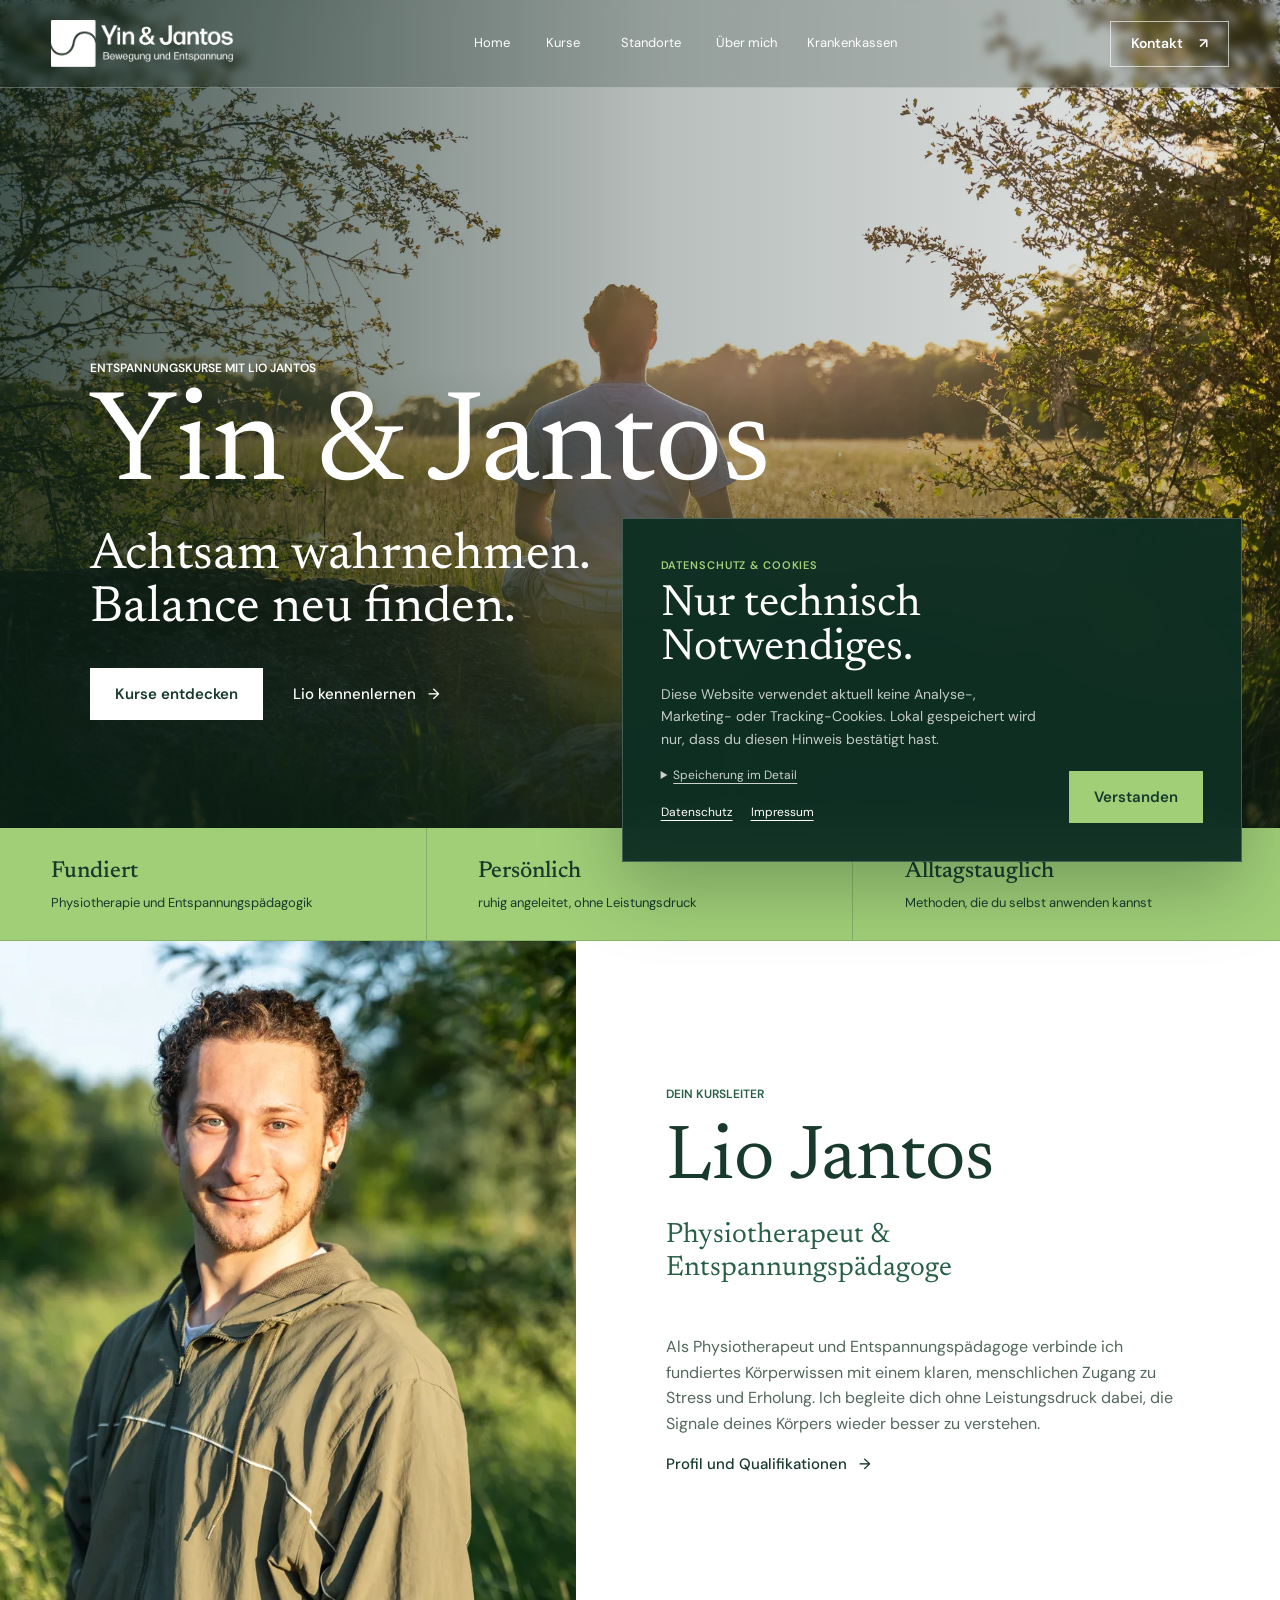
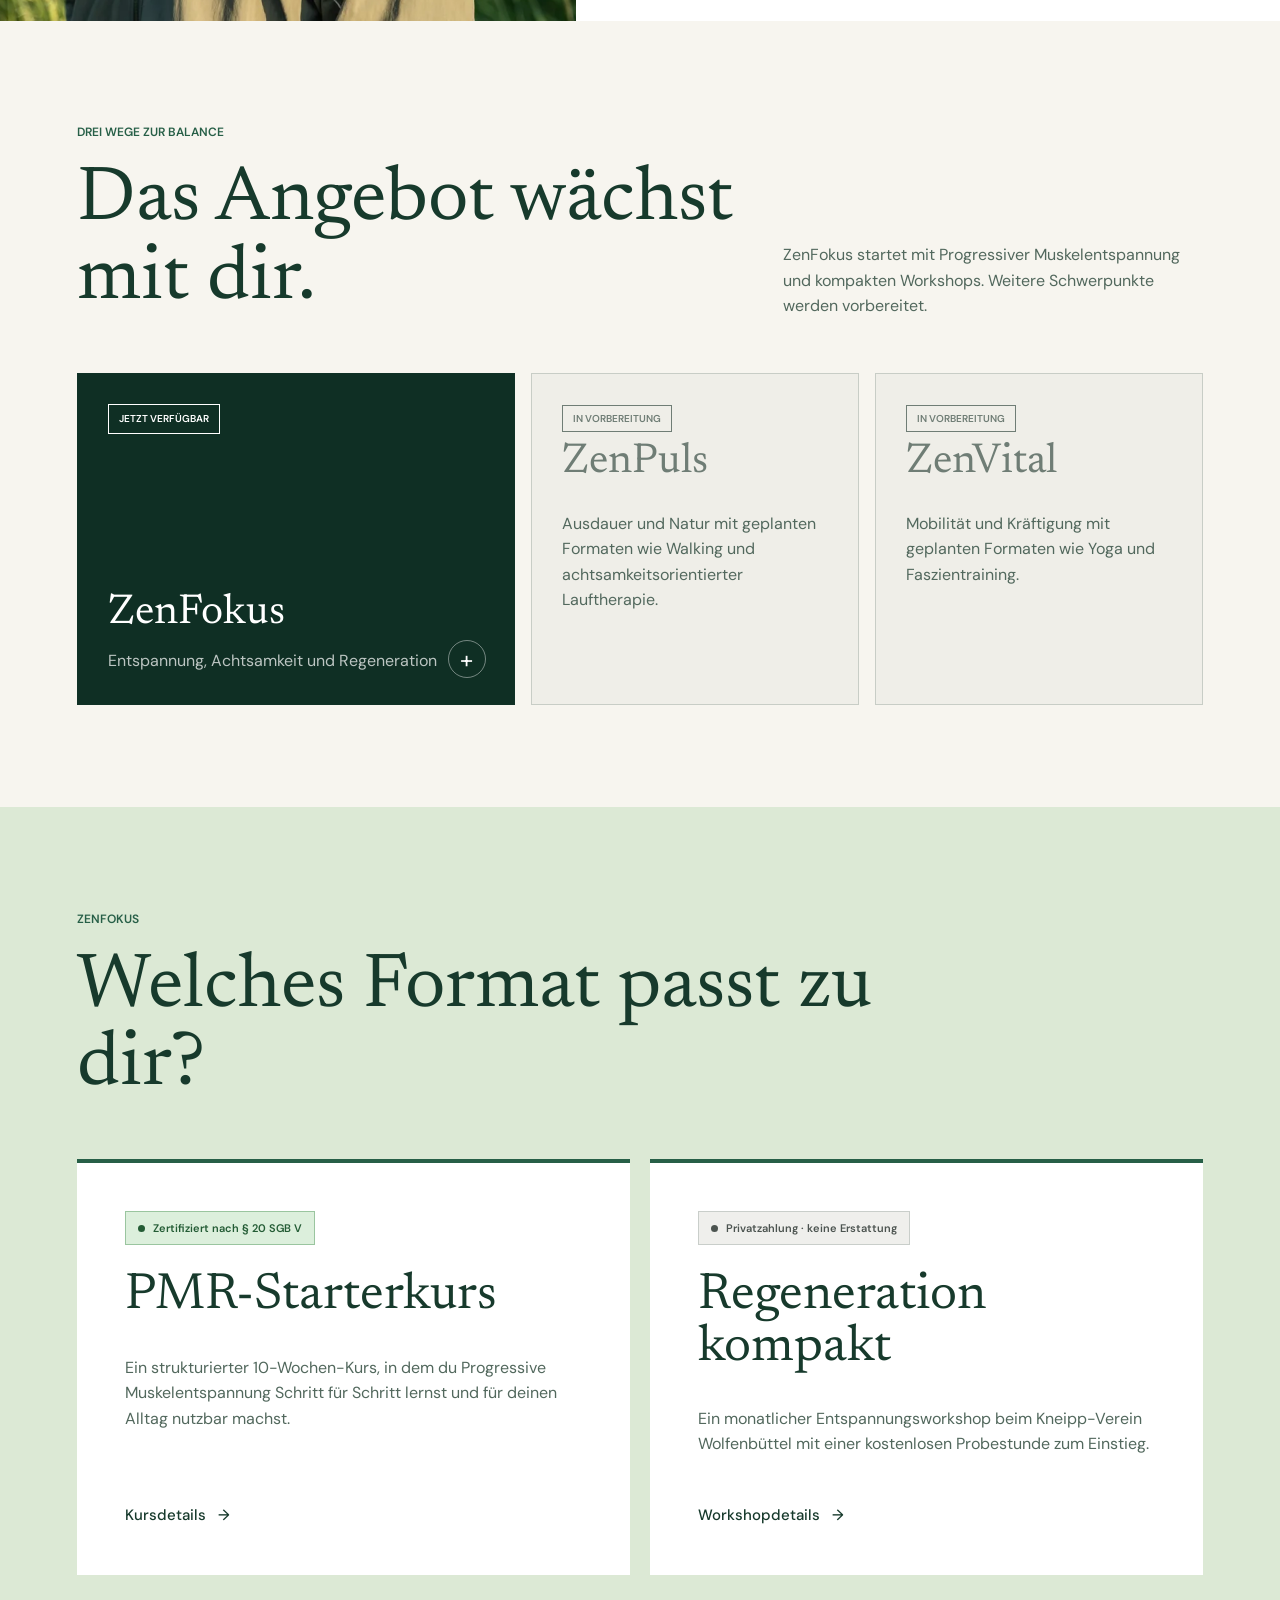
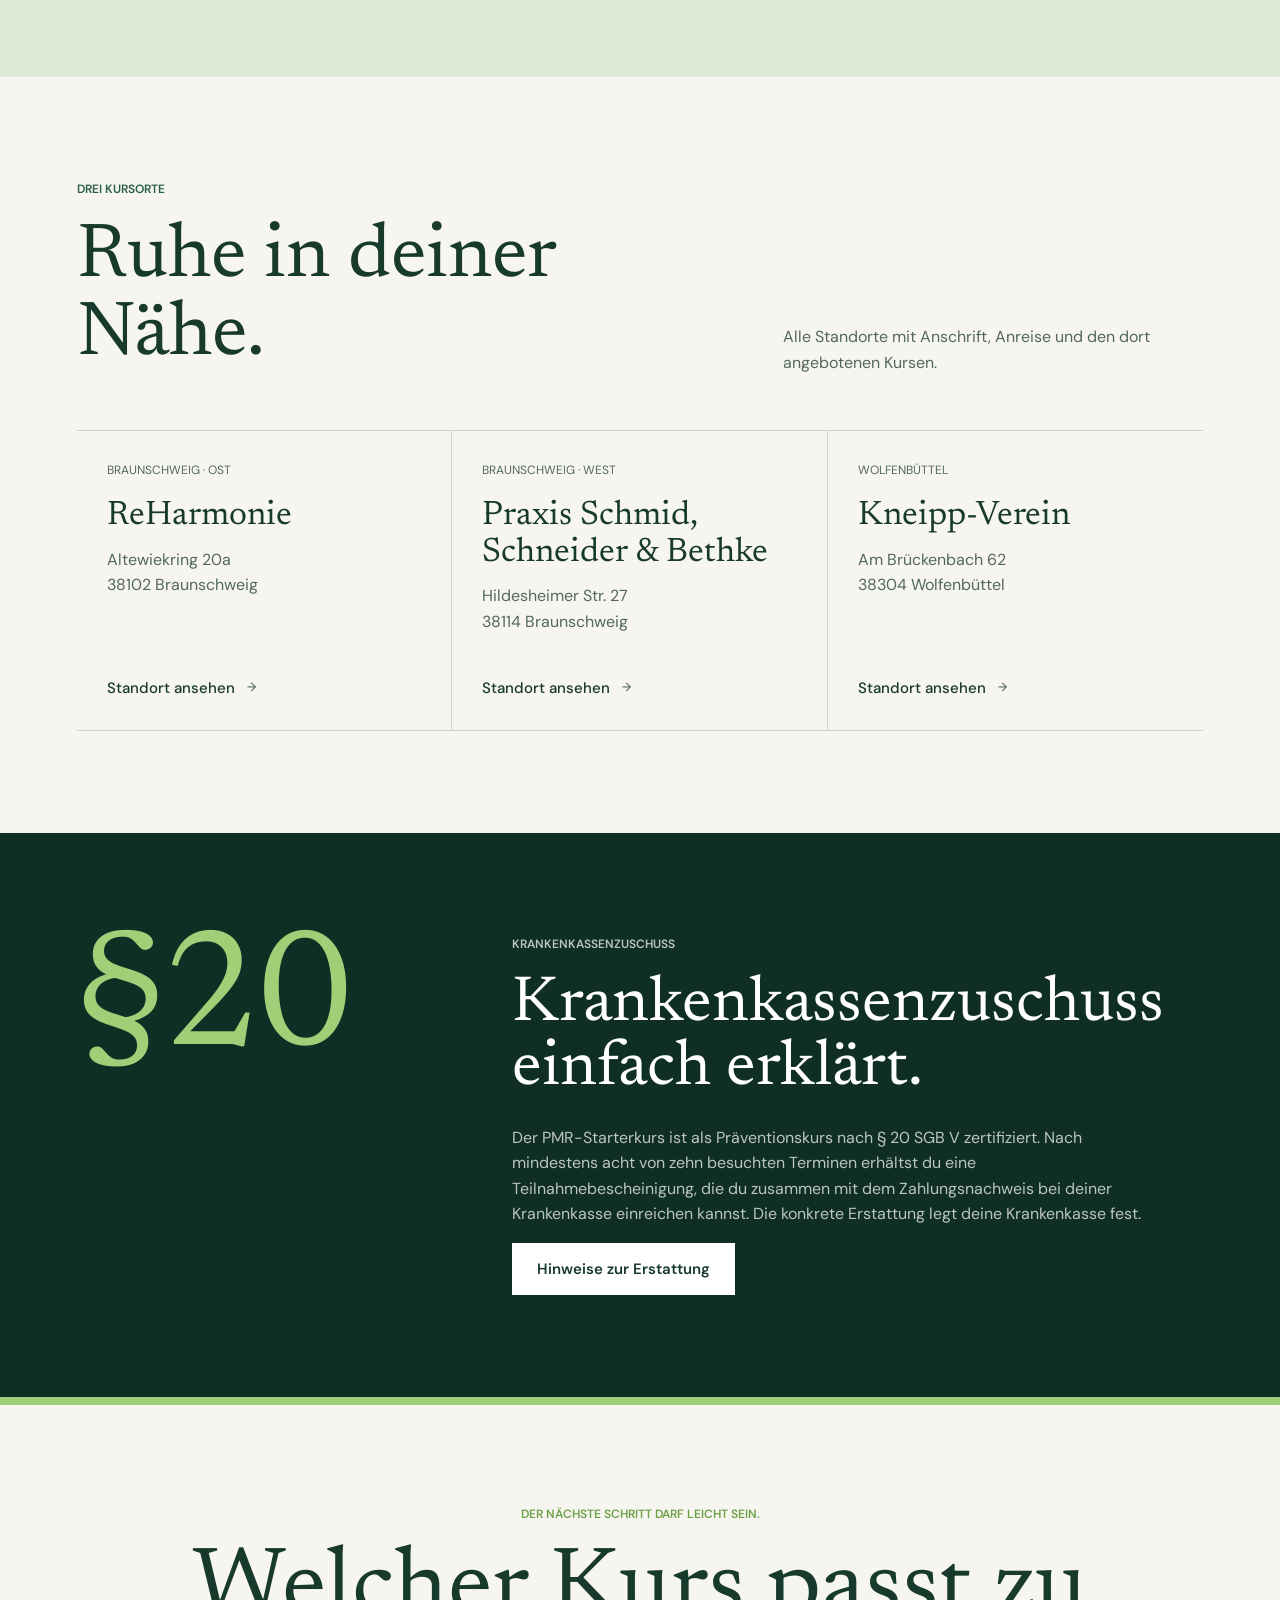
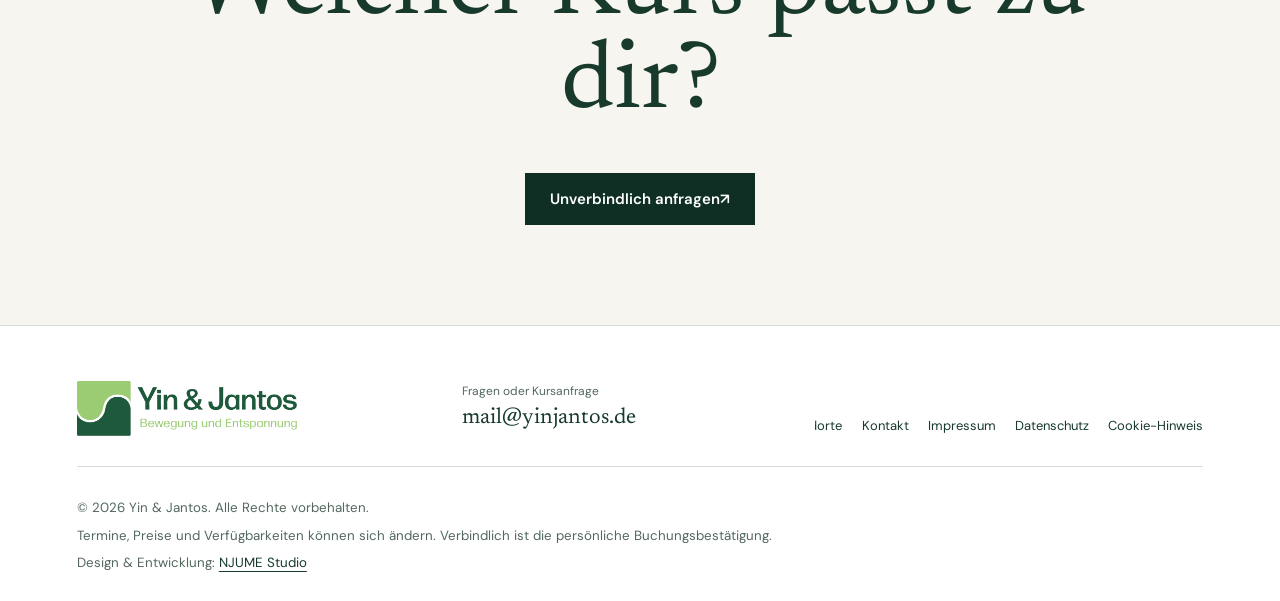
==== concept-ruhe/index.html @ e2f9f108 "Initial commit: Yin & Jantos Ruhe-Website" ====
<!doctype html>
<html lang="de">
<head>
  <meta charset="utf-8">
  <meta name="viewport" content="width=device-width, initial-scale=1">
  <meta name="description" content="Progressive Muskelentspannung und alltagstaugliche Entspannungskurse mit Lio Jantos in Braunschweig und Wolfenbüttel.">
  <title>Yin & Jantos | Entspannung lernen, Ruhe finden</title>
  <link rel="canonical" href="https://lio-yin-jantos-concepts.vercel.app/concept-ruhe/">
  <meta property="og:type" content="website">
  <meta property="og:site_name" content="Yin & Jantos">
  <meta property="og:locale" content="de_DE">
  <meta property="og:title" content="Yin & Jantos | Entspannung lernen, Ruhe finden">
  <meta property="og:description" content="Progressive Muskelentspannung und alltagstaugliche Entspannungskurse mit Lio Jantos in Braunschweig und Wolfenbüttel.">
  <meta property="og:url" content="https://lio-yin-jantos-concepts.vercel.app/concept-ruhe/">
  <meta property="og:image" content="https://lio-yin-jantos-concepts.vercel.app/concept-ruhe/assets/lio-home.webp">
  <meta name="twitter:card" content="summary_large_image">
  <meta name="twitter:title" content="Yin & Jantos | Entspannung lernen, Ruhe finden">
  <meta name="twitter:description" content="Progressive Muskelentspannung und alltagstaugliche Entspannungskurse mit Lio Jantos in Braunschweig und Wolfenbüttel.">
  <meta name="twitter:image" content="https://lio-yin-jantos-concepts.vercel.app/concept-ruhe/assets/lio-home.webp">
  <link rel="icon" type="image/png" href="/concept-ruhe/assets/favicon.png">
  <link rel="stylesheet" href="/concept-ruhe/styles.css">
  <script src="/concept-ruhe/script.js" defer></script>
  <script type="application/ld+json">
  {
    "@context": "https://schema.org",
    "@type": "Organization",
    "name": "Yin & Jantos",
    "url": "https://lio-yin-jantos-concepts.vercel.app/concept-ruhe/",
    "logo": "https://lio-yin-jantos-concepts.vercel.app/concept-ruhe/assets/logo.png",
    "description": "Entspannungskurse (Progressive Muskelentspannung, ZPP-zertifiziert nach § 20 SGB V) mit Lio Jantos in Braunschweig und Wolfenbüttel.",
    "founder": {
      "@type": "Person",
      "name": "Lio Jantos",
      "jobTitle": "Physiotherapeut und Entspannungspädagoge"
    },
    "email": "mail@yinjantos.de",
    "areaServed": ["Braunschweig", "Wolfenbüttel"]
  }
  </script>
</head>
<body class="home">
  <a class="skip-link" href="#main">Zum Inhalt springen</a>
  <site-header></site-header>

  <main id="main">
    <section class="hero">
      <div class="hero-shade"></div>
      <div class="hero-copy">
        <p class="eyebrow">Entspannungskurse mit Lio Jantos</p>
        <h1>Yin &amp; Jantos</h1>
        <p class="hero-statement">Achtsam wahrnehmen.<br>Balance neu finden.</p>
        <div class="hero-actions">
          <a class="button button-light" href="/concept-ruhe/kurse/">Kurse entdecken</a>
          <a class="text-link text-link-light" href="/concept-ruhe/ueber-mich/">Lio kennenlernen <span aria-hidden="true">→</span></a>
        </div>
      </div>
      <div class="hero-meta" aria-label="Kursvorteile">
        <span>Vor Ort</span>
        <span>Braunschweig &amp; Wolfenbüttel</span>
        <span>Krankenkassenzuschuss möglich</span>
      </div>
    </section>

    <section class="trust-band" aria-label="Angebotsmerkmale">
      <div><strong>Fundiert</strong><span>Physiotherapie und Entspannungspädagogik</span></div>
      <div><strong>Persönlich</strong><span>ruhig angeleitet, ohne Leistungsdruck</span></div>
      <div><strong>Alltagstauglich</strong><span>Methoden, die du selbst anwenden kannst</span></div>
    </section>

    <section class="home-about" aria-labelledby="lio-title">
      <div class="home-about-image">
        <img src="/concept-ruhe/assets/lio-home.webp" alt="Lio Jantos in der Natur" width="1400" height="934">
      </div>
      <div class="home-about-copy">
        <p class="eyebrow dark">Dein Kursleiter</p>
        <h2 id="lio-title">Lio Jantos</h2>
        <p class="role">Physiotherapeut &amp;<br>Entspannungspädagoge</p>
        <p>Als Physiotherapeut und Entspannungspädagoge verbinde ich fundiertes Körperwissen mit einem klaren, menschlichen Zugang zu Stress und Erholung. Ich begleite dich ohne Leistungsdruck dabei, die Signale deines Körpers wieder besser zu verstehen.</p>
        <a class="text-link" href="/concept-ruhe/ueber-mich/">Profil und Qualifikationen <span aria-hidden="true">→</span></a>
      </div>
    </section>

    <section class="section" aria-labelledby="categories-title">
      <div class="section-head">
        <div>
          <div class="section-label">Drei Wege zur Balance</div>
          <h2 class="section-heading" id="categories-title">Das Angebot wächst mit dir.</h2>
        </div>
        <p>ZenFokus startet mit Progressiver Muskelentspannung und kompakten Workshops. Weitere Schwerpunkte werden vorbereitet.</p>
      </div>
      <div class="category-grid">
        <article class="category-card category-details featured">
          <button class="category-summary" type="button" aria-expanded="false" aria-controls="zenfokus-courses">
            <span class="category-status">Jetzt verfügbar</span>
            <span class="category-title">ZenFokus</span>
            <span class="category-description">Entspannung, Achtsamkeit und Regeneration</span>
            <span class="category-toggle" aria-hidden="true">+</span>
          </button>
          <div class="category-courses" id="zenfokus-courses">
            <a href="/concept-ruhe/kurse/zenfokus/pmr-starterkurs/">
              <strong>PMR-Starterkurs</strong>
              <span>10 Wochen · Krankenkassenzuschuss möglich</span>
            </a>
            <a href="/concept-ruhe/kurse/zenfokus/entspannungsworkshop/">
              <strong>Regeneration kompakt</strong>
              <span>Monatlicher Workshop · Privatzahlung</span>
            </a>
          </div>
        </article>
        <article class="category-card muted">
          <div>
            <span class="category-status">In Vorbereitung</span>
            <h3>ZenPuls</h3>
            <p>Ausdauer und Natur mit geplanten Formaten wie Walking und achtsamkeitsorientierter Lauftherapie.</p>
          </div>
        </article>
        <article class="category-card muted">
          <div>
            <span class="category-status">In Vorbereitung</span>
            <h3>ZenVital</h3>
            <p>Mobilität und Kräftigung mit geplanten Formaten wie Yoga und Faszientraining.</p>
          </div>
        </article>
      </div>
    </section>

    <section class="course-teasers section" aria-labelledby="courses-title">
      <div class="section-head">
        <div>
          <div class="section-label">ZenFokus</div>
          <h2 class="section-heading" id="courses-title">Welches Format passt zu dir?</h2>
        </div>
      </div>
      <div class="teaser-grid">
        <article class="teaser-card">
          <span class="badge badge-certified">Zertifiziert nach § 20 SGB V</span>
          <h3>PMR-Starterkurs</h3>
          <p>Ein strukturierter 10-Wochen-Kurs, in dem du Progressive Muskelentspannung Schritt für Schritt lernst und für deinen Alltag nutzbar machst.</p>
          <a class="text-link" href="/concept-ruhe/kurse/zenfokus/pmr-starterkurs/">Kursdetails <span aria-hidden="true">→</span></a>
        </article>
        <article class="teaser-card">
          <span class="badge badge-private">Privatzahlung · keine Erstattung</span>
          <h3>Regeneration kompakt</h3>
          <p>Ein monatlicher Entspannungsworkshop beim Kneipp-Verein Wolfenbüttel mit einer kostenlosen Probestunde zum Einstieg.</p>
          <a class="text-link" href="/concept-ruhe/kurse/zenfokus/entspannungsworkshop/">Workshopdetails <span aria-hidden="true">→</span></a>
        </article>
      </div>
    </section>

    <section class="section" aria-labelledby="locations-title">
      <div class="section-head">
        <div>
          <div class="section-label">Drei Kursorte</div>
          <h2 class="section-heading" id="locations-title">Ruhe in deiner Nähe.</h2>
        </div>
        <p>Alle Standorte mit Anschrift, Anreise und den dort angebotenen Kursen.</p>
      </div>
      <div class="location-grid">
        <article class="location-card">
          <span>Braunschweig · Ost</span>
          <h3>ReHarmonie</h3>
          <address>Altewiekring 20a<br>38102 Braunschweig</address>
          <a class="text-link" href="/concept-ruhe/standorte/reharmonie/">Standort ansehen <span aria-hidden="true">→</span></a>
        </article>
        <article class="location-card">
          <span>Braunschweig · West</span>
          <h3>Praxis Schmid, Schneider &amp; Bethke</h3>
          <address>Hildesheimer Str. 27<br>38114 Braunschweig</address>
          <a class="text-link" href="/concept-ruhe/standorte/praxis-schmid/">Standort ansehen <span aria-hidden="true">→</span></a>
        </article>
        <article class="location-card">
          <span>Wolfenbüttel</span>
          <h3>Kneipp-Verein</h3>
          <address>Am Brückenbach 62<br>38304 Wolfenbüttel</address>
          <a class="text-link" href="/concept-ruhe/standorte/kneipp-verein/">Standort ansehen <span aria-hidden="true">→</span></a>
        </article>
      </div>
    </section>

    <section class="insurer-band section">
      <div class="insurer-index" aria-hidden="true">§20</div>
      <div>
        <p class="eyebrow">Krankenkassenzuschuss</p>
        <h2>Krankenkassenzuschuss einfach erklärt.</h2>
        <p>Der PMR-Starterkurs ist als Präventionskurs nach § 20 SGB V zertifiziert. Nach mindestens acht von zehn besuchten Terminen erhältst du eine Teilnahmebescheinigung, die du zusammen mit dem Zahlungsnachweis bei deiner Krankenkasse einreichen kannst. Die konkrete Erstattung legt deine Krankenkasse fest.</p>
        <a class="button button-light" href="/concept-ruhe/krankenkassen/">Hinweise zur Erstattung</a>
      </div>
    </section>

    <section class="closing closing-home">
      <p class="eyebrow">Der nächste Schritt darf leicht sein.</p>
      <h2>Welcher Kurs passt zu dir?</h2>
      <a class="button button-dark" href="/concept-ruhe/kontakt/">Unverbindlich anfragen <span aria-hidden="true">↗</span></a>
    </section>
  </main>

  <site-footer></site-footer>
</body>
</html>
---- concept-ruhe/styles.css ----
@font-face {
  font-family: "DM Sans";
  src: url("/concept-ruhe/assets/fonts/dm-sans-400.ttf") format("truetype");
  font-style: normal;
  font-weight: 400;
  font-display: swap;
}
@font-face {
  font-family: "DM Sans";
  src: url("/concept-ruhe/assets/fonts/dm-sans-500.ttf") format("truetype");
  font-style: normal;
  font-weight: 500;
  font-display: swap;
}
@font-face {
  font-family: "DM Sans";
  src: url("/concept-ruhe/assets/fonts/dm-sans-600.ttf") format("truetype");
  font-style: normal;
  font-weight: 600;
  font-display: swap;
}
@font-face {
  font-family: "Newsreader";
  src: url("/concept-ruhe/assets/fonts/newsreader-400.ttf") format("truetype");
  font-style: normal;
  font-weight: 400;
  font-display: swap;
}
@font-face {
  font-family: "Newsreader";
  src: url("/concept-ruhe/assets/fonts/newsreader-500.ttf") format("truetype");
  font-style: normal;
  font-weight: 500;
  font-display: swap;
}

:root {
  --ink: #173a2c;
  --deep: #0f2f24;
  --green: #275f47;
  --leaf: #a1cf78;
  --leaf-dark: #6da148;
  --sage: #dce9d5;
  --paper: #f7f5ef;
  --white: #fff;
  --muted: #52685d;
  --line: rgba(23, 58, 44, 0.18);
  --sans: "DM Sans", Arial, sans-serif;
  --serif: "Newsreader", Georgia, serif;
}

* { box-sizing: border-box; }
html { scroll-behavior: smooth; }
body {
  margin: 0;
  color: var(--ink);
  background: var(--paper);
  font-family: var(--sans);
  font-size: 16px;
  line-height: 1.6;
}
body.menu-open { overflow: hidden; }
a { color: inherit; text-decoration: none; }
img { display: block; max-width: 100%; }
button, input, textarea, select { font: inherit; }
button, a { touch-action: manipulation; }
:focus-visible { outline: 3px solid #dd9b30; outline-offset: 4px; }
.skip-link { position: fixed; left: 16px; top: -80px; z-index: 1000; background: #fff; padding: 12px 18px; }
.skip-link:focus { top: 16px; }

.site-header {
  position: fixed;
  inset: 0 0 auto;
  z-index: 100;
  display: grid;
  grid-template-columns: 210px 1fr auto;
  align-items: center;
  min-height: 88px;
  padding: 14px clamp(20px, 4vw, 68px);
  border-bottom: 1px solid rgba(255,255,255,.28);
  transition: background .25s ease, min-height .25s ease, border-color .25s ease;
}
.home .site-header:not(.scrolled) {
  background: rgba(8, 31, 23, .2);
  backdrop-filter: blur(4px);
}
.site-header.scrolled {
  min-height: 72px;
  background: rgba(247,245,239,.97);
  border-color: var(--line);
  backdrop-filter: blur(14px);
}
.brand img { width: 182px; height: auto; filter: brightness(0) invert(1); }
.site-header.scrolled .brand img { filter: none; }
.desktop-nav { display: flex; align-items: center; justify-content: center; gap: clamp(16px, 2.3vw, 36px); color: #fff; font-size: 13px; }
.site-header.scrolled .desktop-nav { color: var(--ink); }
.desktop-nav > a, .nav-dropdown > button {
  position: relative;
  min-height: 44px;
  display: inline-flex;
  align-items: center;
  gap: 7px;
  border: 0;
  background: transparent;
  color: inherit;
  cursor: pointer;
}
.desktop-nav > a::after, .nav-dropdown > button::after, .footer-links a::after, .privacy-settings-trigger::after {
  content: "";
  position: absolute;
  left: 0;
  right: 100%;
  bottom: 5px;
  height: 1px;
  background: currentColor;
  transition: right .2s ease;
}
.desktop-nav > a:hover::after, .nav-dropdown > button:hover::after, .footer-links a:hover::after, .privacy-settings-trigger:hover::after { right: 0; }
.nav-dropdown { position: relative; }
.dropdown-panel {
  position: absolute;
  top: calc(100% + 10px);
  left: 50%;
  width: 310px;
  padding: 12px;
  color: var(--ink);
  background: rgba(247, 245, 239, .88);
  border: 1px solid rgba(255, 255, 255, .52);
  box-shadow: 0 24px 54px rgba(10, 42, 30, .18);
  backdrop-filter: blur(18px) saturate(130%);
  -webkit-backdrop-filter: blur(18px) saturate(130%);
  opacity: 0;
  visibility: hidden;
  transform: translate(-50%, -8px);
  transition: opacity .18s ease, transform .18s ease, visibility .18s;
}
.home .site-header:not(.scrolled) .dropdown-panel {
  color: #fff;
  background: rgba(8, 31, 23, .78);
  border-color: rgba(255, 255, 255, .22);
  box-shadow: 0 24px 54px rgba(3, 18, 13, .3);
}
.home .site-header:not(.scrolled) .dropdown-panel a,
.home .site-header:not(.scrolled) .menu-disabled {
  border-color: rgba(255, 255, 255, .16);
}
.home .site-header:not(.scrolled) .dropdown-panel a:hover { background: rgba(255, 255, 255, .1); }
.home .site-header:not(.scrolled) .dropdown-panel small { color: rgba(255, 255, 255, .66); }
.home .site-header:not(.scrolled) .menu-disabled { color: rgba(255, 255, 255, .5); }
.dropdown-locations { width: 340px; }
.nav-dropdown:hover .dropdown-panel,
.nav-dropdown:focus-within .dropdown-panel,
.nav-dropdown.open .dropdown-panel {
  opacity: 1;
  visibility: visible;
  transform: translate(-50%, 0);
}
.dropdown-panel a, .menu-disabled {
  display: flex;
  align-items: center;
  justify-content: space-between;
  gap: 16px;
  min-height: 50px;
  padding: 10px 12px;
  border-bottom: 1px solid var(--line);
  font-size: 13px;
}
.dropdown-panel a:hover { background: var(--sage); }
.dropdown-panel small { color: var(--muted); font-size: 10px; text-align: right; }
.menu-group-label { display: block; padding: 7px 12px; color: var(--leaf-dark); font-size: 10px; font-weight: 600; text-transform: uppercase; }
.menu-overview-link { margin-bottom: 7px; border-bottom: 1px solid var(--line); font-weight: 600; }
.menu-disabled { color: #849188; cursor: default; }
.header-cta {
  min-height: 46px;
  display: inline-flex;
  align-items: center;
  gap: 16px;
  padding: 0 20px;
  border: 1px solid rgba(255,255,255,.65);
  color: #fff;
  font-size: 14px;
  font-weight: 600;
}
.site-header.scrolled .header-cta { color: var(--ink); border-color: var(--ink); }
.header-cta:hover { background: var(--leaf); border-color: var(--leaf); color: var(--ink); }
.menu-button { display: none; border: 0; background: transparent; width: 48px; height: 48px; padding: 13px; cursor: pointer; }
.menu-button span { display: block; width: 24px; height: 1px; margin: 7px 0; background: #fff; transition: transform .2s ease; }
.site-header.scrolled .menu-button span { background: var(--ink); }
body.menu-open .site-header {
  background: var(--paper);
  border-color: var(--line);
}
body.menu-open .brand img { filter: none; }
body.menu-open .menu-button span { background: var(--ink); }
.mobile-menu { display: none; }

.hero {
  position: relative;
  min-height: min(860px, 92dvh);
  background: url("assets/lio-meditation.webp") center 52% / cover no-repeat;
  color: #fff;
  display: flex;
  align-items: flex-end;
  padding: 130px clamp(22px, 7vw, 110px) 108px;
}
.hero-shade { position: absolute; inset: 0; background: linear-gradient(90deg, rgba(8,31,23,.76) 0%, rgba(8,31,23,.28) 52%, rgba(8,31,23,.08) 100%), linear-gradient(0deg, rgba(8,31,23,.58), transparent 56%); }
.hero-copy { position: relative; z-index: 1; max-width: 760px; }
.eyebrow { margin: 0 0 18px; font-size: 12px; font-weight: 600; text-transform: uppercase; }
.eyebrow.dark { color: var(--green); }
.hero h1 { margin: 0; font-family: var(--serif); font-size: clamp(76px, 10vw, 142px); line-height: .82; font-weight: 400; }
.hero-statement { margin: 28px 0 32px; font-family: var(--serif); font-size: clamp(38px, 4vw, 56px); line-height: 1.04; }
.hero-actions { display: flex; align-items: center; gap: 30px; flex-wrap: wrap; }
.hero-meta {
  position: absolute;
  right: clamp(22px, 4vw, 68px);
  bottom: 34px;
  z-index: 2;
  display: flex;
  gap: 14px 28px;
  flex-wrap: wrap;
  justify-content: flex-end;
  font-size: 12px;
}
.hero-meta span + span::before { content: "·"; margin-right: 28px; }

.button {
  min-height: 52px;
  display: inline-flex;
  align-items: center;
  justify-content: center;
  padding: 0 24px;
  border: 1px solid transparent;
  font-size: 15px;
  font-weight: 600;
  cursor: pointer;
  transition: transform .2s ease, background .2s ease, color .2s ease;
}
.button:hover { transform: translateY(-2px); }
.button-light { background: #fff; color: var(--ink); }
.button-light:hover { background: var(--leaf); }
.button-dark { background: var(--deep); color: #fff; }
.button-dark:hover { background: var(--green); }
.button-outline { border-color: var(--ink); color: var(--ink); background: transparent; }
.button-outline:hover { background: var(--ink); color: #fff; }
.text-link { display: inline-flex; align-items: center; gap: 12px; font-size: 15px; font-weight: 500; }
.text-link-light { color: #fff; }

.trust-band { display: grid; grid-template-columns: repeat(3, 1fr); background: var(--leaf); border-bottom: 1px solid var(--line); }
.trust-band div { padding: 26px clamp(20px, 4vw, 64px); border-right: 1px solid rgba(23,58,44,.22); }
.trust-band div:last-child { border-right: 0; }
.trust-band strong, .trust-band span { display: block; }
.trust-band strong { font-family: var(--serif); font-size: 23px; font-weight: 500; }
.trust-band span { margin-top: 2px; font-size: 13px; }

.section { padding: clamp(78px, 8vw, 120px) clamp(22px, 6vw, 96px); }
.section-label { margin-bottom: 20px; font-size: 12px; font-weight: 600; text-transform: uppercase; color: var(--green); }
.section-heading { max-width: 850px; margin: 0; font-family: var(--serif); font-size: clamp(48px, 6vw, 82px); font-weight: 400; line-height: 1.02; }
.section-intro { max-width: 640px; margin: 24px 0 0; color: var(--muted); font-size: 18px; }
.section-head { display: flex; align-items: end; justify-content: space-between; gap: 50px; margin-bottom: 54px; }
.section-head > p { max-width: 420px; margin: 0; color: var(--muted); }

.home-about { display: grid; grid-template-columns: .9fr 1.1fr; min-height: 680px; background: #fff; }
.home-about-image { min-height: 540px; overflow: hidden; }
.home-about-image img { width: 100%; height: 100%; object-fit: cover; object-position: 52% center; }
.home-about-copy { display: flex; flex-direction: column; justify-content: center; padding: clamp(68px, 8vw, 118px) clamp(30px, 7vw, 104px); }
.home-about-copy h2 { margin: 0; font-family: var(--serif); font-size: clamp(50px, 6vw, 78px); line-height: 1; font-weight: 400; }
.home-about-copy .role { margin: 20px 0 32px; font-family: var(--serif); font-size: 28px; line-height: 1.2; color: var(--green); }
.home-about-copy p:not(.eyebrow):not(.role) { max-width: 590px; color: var(--muted); }

.category-grid { display: grid; grid-template-columns: 1.2fr .9fr .9fr; gap: 16px; }
.category-card { min-height: 330px; display: flex; flex-direction: column; justify-content: space-between; padding: 30px; border: 1px solid var(--line); background: #fff; }
.category-card.featured { background: var(--deep); color: #fff; }
.category-card h3 { margin: 0 0 14px; font-family: var(--serif); font-size: 42px; font-weight: 400; }
.category-card p { margin: 0; color: var(--muted); }
.category-card.featured p { color: rgba(255,255,255,.72); }
.category-status { align-self: flex-start; padding: 6px 10px; border: 1px solid currentColor; font-size: 10px; font-weight: 600; text-transform: uppercase; }
.category-card.muted { background: #efeee8; color: #6f7d75; }
.category-details { display: block; padding: 0; }
.category-summary {
  position: relative;
  width: 100%;
  min-height: 330px;
  display: flex;
  flex-direction: column;
  align-items: flex-start;
  padding: 30px;
  border: 0;
  background: transparent;
  color: inherit;
  font: inherit;
  text-align: left;
  cursor: pointer;
}
.category-title {
  margin: auto 0 14px;
  font-family: var(--serif);
  font-size: 42px;
  line-height: 1;
}
.category-description { max-width: 360px; color: rgba(255,255,255,.72); }
.category-toggle {
  position: absolute;
  right: 28px;
  bottom: 26px;
  width: 38px;
  height: 38px;
  display: grid;
  place-items: center;
  border: 1px solid rgba(255,255,255,.42);
  border-radius: 50%;
  font-size: 24px;
  transition: transform .2s ease, background .2s ease;
}
.category-details.open .category-toggle { background: rgba(255,255,255,.12); }
.category-courses { display: none; border-top: 1px solid rgba(255,255,255,.2); }
.category-details.open .category-courses { display: grid; }
.category-courses a { display: grid; gap: 5px; padding: 20px 30px; border-bottom: 1px solid rgba(255,255,255,.16); }
.category-courses a:last-child { border-bottom: 0; }
.category-courses a:hover { background: rgba(255,255,255,.08); }
.category-courses strong { font-size: 15px; }
.category-courses span { color: rgba(255,255,255,.68); font-size: 12px; }

.course-teasers { background: var(--sage); }
.teaser-grid { display: grid; grid-template-columns: repeat(2, 1fr); gap: 20px; }
.teaser-card { min-height: 400px; display: flex; flex-direction: column; align-items: flex-start; padding: clamp(28px, 4vw, 48px); background: #fff; border-top: 4px solid var(--green); }
.teaser-card { min-width: 0; }
.teaser-card h3 { margin: 26px 0 16px; font-family: var(--serif); font-size: clamp(38px, 4vw, 56px); line-height: 1; font-weight: 400; }
.teaser-card p { max-width: 560px; color: var(--muted); }
.teaser-card .text-link { margin-top: auto; padding-top: 30px; }

.badge { display: inline-flex; align-items: center; gap: 8px; min-height: 34px; padding: 5px 12px; font-size: 11px; font-weight: 600; }
.badge::before { content: ""; width: 7px; height: 7px; border-radius: 50%; background: currentColor; }
.badge-certified { color: #245c35; background: #dcefdc; border: 1px solid #9ac59f; }
.badge-private { color: #4c5450; background: #efefec; border: 1px solid #c9ceca; }
.badge-planned { color: #6c756f; background: #ecece7; border: 1px solid #d4d7d3; }

.location-grid { display: grid; grid-template-columns: repeat(3, 1fr); border-top: 1px solid var(--line); }
.location-card { min-height: 300px; display: flex; flex-direction: column; padding: 30px; border-right: 1px solid var(--line); border-bottom: 1px solid var(--line); }
.location-card:last-child { border-right: 0; }
.location-card span { color: var(--muted); font-size: 12px; text-transform: uppercase; }
.location-card h3 { margin: 18px 0 12px; font-family: var(--serif); font-size: 34px; font-weight: 400; line-height: 1.08; }
.location-card address { margin: 0; color: var(--muted); font-style: normal; }
.location-card .text-link { margin-top: auto; padding-top: 28px; }

.insurer-band { display: grid; grid-template-columns: .65fr 1.35fr; gap: 8vw; background: var(--deep); color: #fff; }
.insurer-index { font-family: var(--serif); font-size: clamp(92px, 13vw, 190px); line-height: .85; color: var(--leaf); }
.insurer-band h2 { margin: 0 0 24px; font-family: var(--serif); font-size: clamp(46px, 5vw, 72px); line-height: 1; font-weight: 400; }
.insurer-band p { max-width: 650px; color: rgba(255,255,255,.72); }

.page-hero { padding: 190px clamp(22px, 7vw, 110px) 90px; background: var(--deep); color: #fff; }
.page-hero-inner { max-width: 1100px; }
.page-hero h1 { max-width: 1000px; margin: 16px 0 24px; font-family: var(--serif); font-size: clamp(62px, 9vw, 124px); line-height: .9; font-weight: 400; }
.page-hero h1, .location-hero-copy h1 { overflow-wrap: anywhere; }
.page-hero p { max-width: 700px; margin: 0; color: rgba(255,255,255,.74); font-size: 19px; }
.page-hero .badge { margin-bottom: 22px; }
.page-hero-actions { display: flex; flex-wrap: wrap; gap: 16px; margin-top: 34px; }

.content-grid { display: grid; grid-template-columns: minmax(220px, .55fr) 1.45fr; gap: clamp(45px, 9vw, 130px); }
.content-aside { align-self: start; position: sticky; top: 110px; }
.content-aside dl { margin: 0; border-top: 1px solid var(--line); }
.content-aside div { padding: 15px 0; border-bottom: 1px solid var(--line); }
.content-aside dt { color: var(--muted); font-size: 11px; text-transform: uppercase; }
.content-aside dd { margin: 3px 0 0; font-weight: 600; }
.prose { max-width: 820px; }
.prose h2 { margin: 0 0 28px; font-family: var(--serif); font-size: clamp(46px, 5vw, 68px); line-height: 1; font-weight: 400; }
.prose h3 { margin: 48px 0 12px; font-family: var(--serif); font-size: 30px; font-weight: 500; }
.prose p { color: var(--muted); }
.prose .lead { margin: 0 0 42px; font-family: var(--serif); font-size: clamp(31px, 3vw, 42px); line-height: 1.15; color: var(--ink); }
.check-list { list-style: none; margin: 30px 0; padding: 0; border-top: 1px solid var(--line); }
.check-list li { display: grid; grid-template-columns: 28px 1fr; gap: 12px; padding: 15px 0; border-bottom: 1px solid var(--line); }
.check-list li::before { content: "✓"; color: var(--leaf-dark); font-weight: 700; }
.legal-note { margin-top: 36px; padding: 22px; border-left: 3px solid var(--leaf-dark); background: var(--sage); color: var(--ink); font-size: 14px; }

.course-schedule { background: var(--sage); }
.schedule-list { border-top: 1px solid var(--line); }
.schedule-row { display: grid; grid-template-columns: 1.2fr .7fr .7fr auto; align-items: center; gap: 24px; padding: 25px 0; border-bottom: 1px solid var(--line); }
.schedule-row h3 { margin: 0; font-family: var(--serif); font-size: 28px; font-weight: 500; }
.schedule-row span { color: var(--muted); font-size: 13px; }

.course-overview-hero {
  background: linear-gradient(135deg, #16251f 0%, #263b31 100%);
}

.course-family {
  background: #fff;
}

.planned-course-family {
  background: #efeee8;
}

.course-quickfacts {
  display: grid;
  gap: 8px;
  margin: 24px 0;
  padding: 0;
  list-style: none;
  color: var(--muted);
  font-size: 14px;
}

.course-quickfacts li {
  padding-top: 8px;
  border-top: 1px solid var(--line);
}

.date-chip-list {
  display: grid;
  grid-template-columns: repeat(4, minmax(0, 1fr));
  border-top: 1px solid var(--line);
  border-bottom: 1px solid var(--line);
}

.date-chip-list time {
  padding: 24px 18px;
  border-right: 1px solid var(--line);
  text-align: center;
  font-weight: 600;
}

.date-chip-list time:last-child {
  border-right: 0;
}

.location-hero { display: grid; grid-template-columns: 1.1fr .9fr; min-height: 690px; padding-top: 88px; background: #fff; }
.location-hero-copy { display: flex; flex-direction: column; justify-content: center; padding: 80px clamp(30px, 7vw, 108px); }
.location-hero-copy h1 { margin: 14px 0 22px; font-family: var(--serif); font-size: clamp(58px, 7vw, 100px); line-height: .94; font-weight: 400; }
.location-hero-copy address { color: var(--muted); font-style: normal; font-size: 18px; }
.location-hero-visual { background: url("assets/water.webp") center / cover no-repeat; min-height: 520px; }
.location-facts { display: grid; grid-template-columns: repeat(3, 1fr); gap: 0; border-top: 1px solid var(--line); }
.fact { min-height: 230px; padding: 30px; border-right: 1px solid var(--line); border-bottom: 1px solid var(--line); }
.fact:last-child { border-right: 0; }
.fact span { color: var(--muted); font-size: 11px; text-transform: uppercase; }
.fact h2 { margin: 18px 0 12px; font-family: var(--serif); font-size: 29px; font-weight: 500; }
.fact p { margin: 0; color: var(--muted); }

.about-page { display: grid; grid-template-columns: .9fr 1.1fr; min-height: 760px; padding-top: 88px; background: #fff; }
.about-page-copy { display: flex; flex-direction: column; justify-content: center; padding: 80px clamp(30px, 7vw, 110px); }
.about-page-copy h1 { margin: 12px 0; font-family: var(--serif); font-size: clamp(70px, 8vw, 112px); line-height: .9; font-weight: 400; }
.about-page-copy .role { margin: 20px 0 40px; font-family: var(--serif); font-size: 30px; color: var(--green); }
.about-page-image { min-height: 650px; overflow: hidden; }
.about-page-image img { width: 100%; height: 100%; object-fit: cover; object-position: 52% center; }
.quote-band { padding: 110px clamp(22px, 8vw, 130px); background: var(--sage); }
.quote-band blockquote { max-width: 1000px; margin: 0; font-family: var(--serif); font-size: clamp(44px, 6vw, 78px); line-height: 1.08; }

.contact-layout { display: grid; grid-template-columns: .8fr 1.2fr; gap: clamp(50px, 9vw, 130px); }
.contact-copy h1 { margin: 0; font-family: var(--serif); font-size: clamp(60px, 7vw, 100px); line-height: .9; font-weight: 400; }
.contact-copy p { max-width: 460px; color: var(--muted); }
.contact-direct { margin-top: 40px; padding-top: 25px; border-top: 1px solid var(--line); }
.contact-direct span, .contact-direct a { display: block; }
.contact-direct span { color: var(--muted); font-size: 12px; }
.contact-direct a { margin-top: 5px; font-family: var(--serif); font-size: 26px; }
.contact-form { display: grid; grid-template-columns: 1fr 1fr; gap: 20px; padding: clamp(28px, 5vw, 58px); background: #fff; border: 1px solid var(--line); }
.field { display: flex; flex-direction: column; gap: 7px; }
.field-full { grid-column: 1 / -1; }
.field label { font-size: 12px; font-weight: 600; }
.field input, .field select, .field textarea { width: 100%; min-height: 52px; padding: 12px 14px; border: 1px solid var(--line); border-radius: 0; background: #fff; color: var(--ink); }
.field textarea { min-height: 150px; resize: vertical; }
.contact-form .button { justify-self: start; }
.form-note { grid-column: 1 / -1; min-height: 24px; margin: 0; color: var(--muted); font-size: 12px; }
.form-note.success { color: #17663f; }
.form-note.error { color: #9f2d2d; }
.consent-row { display: flex; align-items: flex-start; gap: 12px; color: var(--muted); font-size: 12px; line-height: 1.5; }
.consent-row input { flex: 0 0 auto; width: 18px; height: 18px; margin-top: 2px; accent-color: var(--green); }
.consent-row a { color: var(--green); text-decoration: underline; text-underline-offset: 2px; }
.hp-field { position: absolute; left: -10000px; width: 1px; height: 1px; overflow: hidden; }
.contact-form button:disabled { opacity: .64; cursor: wait; }

.legal-shell { padding-top: 72px; }
.legal-hero {
  padding: clamp(72px, 9vw, 130px) clamp(22px, 9vw, 150px);
  color: #fff;
  background: var(--deep);
}
.legal-hero h1 {
  margin: 0;
  font-family: var(--serif);
  font-size: clamp(58px, 8vw, 108px);
  line-height: .95;
  font-weight: 400;
}
.legal-hero > p:last-child {
  max-width: 610px;
  margin: 24px 0 0;
  color: rgba(255, 255, 255, .72);
  font-size: clamp(16px, 2vw, 20px);
}
.legal-content {
  width: min(860px, calc(100% - 44px));
  margin: 0 auto;
  padding: clamp(60px, 8vw, 110px) 0;
}
.legal-status {
  margin-bottom: 58px;
  padding: 24px 26px;
  border-left: 6px solid #dd9b30;
  background: #fff7e8;
}
.legal-status strong { display: block; margin-bottom: 8px; font-size: 17px; }
.legal-status p { margin: 0; }
.legal-section { padding: 0 0 38px; margin: 0 0 38px; border-bottom: 1px solid var(--line); }
.legal-section:last-child { margin-bottom: 0; }
.legal-section h2 {
  margin: 0 0 16px;
  font-family: var(--serif);
  font-size: clamp(30px, 4vw, 42px);
  line-height: 1.1;
  font-weight: 400;
}
.legal-section p { margin: 0 0 14px; }
.legal-section p:last-child { margin-bottom: 0; }
.legal-section a { text-decoration: underline; text-underline-offset: 4px; }
.legal-section mark {
  padding: 2px 5px;
  color: #6a4500;
  background: #fff0c7;
  box-decoration-break: clone;
  -webkit-box-decoration-break: clone;
}

.closing { min-height: 520px; padding: 100px 22px; display: flex; flex-direction: column; align-items: center; justify-content: center; text-align: center; background: var(--deep); color: #fff; }
.closing h2 { max-width: 950px; margin: 0 0 42px; font-family: var(--serif); font-size: clamp(54px, 8vw, 96px); line-height: .98; font-weight: 400; }
.closing-home {
  min-height: 470px;
  background: var(--paper);
  color: var(--ink);
  border-top: 8px solid var(--leaf);
}
.closing-home .eyebrow { color: var(--leaf-dark); }

footer { display: grid; grid-template-columns: 1.1fr 1fr 1.2fr; gap: 30px; align-items: end; padding: 55px clamp(22px, 6vw, 96px) 28px; background: #fff; border-top: 1px solid var(--line); }
.footer-brand img { width: 220px; height: auto; aspect-ratio: 830 / 210; object-fit: contain; object-position: left center; }
.footer-contact span, .footer-contact a { display: block; }
.footer-contact span { font-size: 12px; color: var(--muted); }
.footer-contact a { font-family: var(--serif); font-size: 22px; }
.footer-links { display: flex; flex-wrap: nowrap; gap: clamp(12px, 1.5vw, 24px); justify-content: flex-end; overflow-x: auto; white-space: nowrap; font-size: 13px; scrollbar-width: none; }
.footer-links::-webkit-scrollbar { display: none; }
.footer-links a, .privacy-settings-trigger { position: relative; }
.privacy-settings-trigger { padding: 0; border: 0; background: transparent; color: inherit; cursor: pointer; }
.footer-meta { grid-column: 1 / -1; display: flex; flex-direction: column; align-items: flex-start; gap: 6px; padding-top: 30px; border-top: 1px solid var(--line); }
.footer-meta small { color: var(--muted); }
.footer-meta a { color: var(--ink); text-decoration: underline; text-underline-offset: 4px; }

.privacy-notice {
  position: fixed;
  z-index: 300;
  right: clamp(14px, 3vw, 42px);
  bottom: clamp(14px, 3vw, 42px);
  width: min(620px, calc(100% - 28px));
  display: grid;
  grid-template-columns: 1fr auto;
  gap: 28px;
  align-items: end;
  padding: clamp(24px, 4vw, 38px);
  color: #fff;
  background: rgba(15, 47, 36, .97);
  border: 1px solid rgba(255, 255, 255, .22);
  box-shadow: 0 24px 70px rgba(5, 26, 18, .28);
  backdrop-filter: blur(18px);
  -webkit-backdrop-filter: blur(18px);
  opacity: 0;
  visibility: hidden;
  transform: translateY(18px);
  transition: opacity .24s ease, transform .24s ease, visibility .24s;
}
.privacy-notice.visible { opacity: 1; visibility: visible; transform: translateY(0); }
.privacy-kicker { margin: 0 0 8px; color: var(--leaf); font-size: 11px; font-weight: 600; letter-spacing: .08em; text-transform: uppercase; }
.privacy-notice h2 { margin: 0 0 12px; font-family: var(--serif); font-size: clamp(32px, 4vw, 44px); line-height: 1; font-weight: 400; }
.privacy-notice-copy > p:not(.privacy-kicker, .privacy-links) { margin: 0; color: rgba(255, 255, 255, .75); font-size: 14px; }
.privacy-notice details { margin-top: 16px; color: rgba(255, 255, 255, .78); font-size: 12px; }
.privacy-notice summary { width: fit-content; cursor: pointer; text-decoration: underline; text-underline-offset: 4px; }
.privacy-notice dl { margin: 14px 0 0; }
.privacy-notice dl div { display: grid; grid-template-columns: 82px 1fr; gap: 12px; padding: 7px 0; border-top: 1px solid rgba(255, 255, 255, .14); }
.privacy-notice dt { color: #fff; font-weight: 600; }
.privacy-notice dd { margin: 0; }
.privacy-links { display: flex; gap: 18px; margin: 18px 0 0; font-size: 12px; }
.privacy-links a { text-decoration: underline; text-underline-offset: 4px; }
.privacy-confirm { min-width: 126px; border-color: var(--leaf); background: var(--leaf); color: var(--ink); }
.privacy-confirm:hover { background: #b6dc91; border-color: #b6dc91; }

@media (max-width: 1050px) {
  .site-header { grid-template-columns: 180px 1fr auto; }
  .desktop-nav { gap: 14px; }
  .desktop-nav > a, .nav-dropdown > button { font-size: 12px; }
  .category-grid { grid-template-columns: 1fr 1fr; }
  .category-card.featured { grid-column: 1 / -1; }
  .location-grid { grid-template-columns: 1fr 1fr; }
  .location-card:nth-child(2) { border-right: 0; }
  .location-card:last-child { grid-column: 1 / -1; }
}

@media (max-width: 900px) {
  .site-header { grid-template-columns: 1fr auto; min-height: 74px; padding: 10px 20px; }
  .brand img { width: 152px; }
  .desktop-nav, .header-cta { display: none; }
  .menu-button { display: block; }
  .mobile-menu { position: fixed; inset: 0; z-index: 90; display: block; overflow-y: auto; padding: 96px 24px 40px; background: var(--paper); transform: translateY(-105%); transition: transform .3s ease; }
  .mobile-menu.open { transform: translateY(0); }
  .mobile-menu nav { display: flex; flex-direction: column; }
  .mobile-menu > nav > a, .mobile-menu summary { min-height: 62px; display: flex; align-items: center; justify-content: space-between; border-bottom: 1px solid var(--line); font-family: var(--serif); font-size: 28px; cursor: pointer; list-style: none; }
  .mobile-menu summary::-webkit-details-marker { display: none; }
  .mobile-subnav { padding: 8px 0 16px 14px; border-bottom: 1px solid var(--line); }
  .mobile-subnav a, .mobile-subnav .menu-disabled { display: flex; align-items: center; justify-content: space-between; min-height: 48px; padding: 8px 0; border: 0; font-family: var(--sans); font-size: 14px; }
  .mobile-subnav .menu-group-label { padding-left: 0; }
  .hero { min-height: 86dvh; padding: 110px 22px 90px; background-position: 52% 42%; }
  .hero-shade { background: linear-gradient(0deg, rgba(8,31,23,.78) 0%, rgba(8,31,23,.1) 72%); }
  .hero-meta { left: 22px; right: 22px; bottom: 22px; justify-content: flex-start; }
  .hero-meta span:nth-child(2) { display: none; }
  .trust-band { grid-template-columns: 1fr; }
  .trust-band div { border-right: 0; border-bottom: 1px solid rgba(23,58,44,.2); padding: 18px 22px; }
  .home-about, .about-page, .location-hero { grid-template-columns: 1fr; }
  .home-about-image { min-height: 480px; }
  .home-about-copy { grid-row: 1; }
  .category-grid, .teaser-grid, .location-grid, .location-facts { grid-template-columns: 1fr; }
  .category-card.featured, .location-card:last-child { grid-column: auto; }
  .location-card, .location-card:nth-child(2), .fact { border-right: 0; }
  .section-head { align-items: flex-start; flex-direction: column; gap: 20px; }
  .insurer-band, .content-grid, .contact-layout { grid-template-columns: 1fr; }
  .insurer-band > * { min-width: 0; }
  .insurer-band h2 { overflow-wrap: anywhere; }
  .insurer-index { font-size: 110px; }
  .content-aside { position: static; }
  .schedule-row { grid-template-columns: 1fr auto; }
  .schedule-row > span { grid-column: 1; }
  .location-hero { padding-top: 74px; }
  .location-hero-copy { padding: 70px 22px; }
  .location-hero-visual { min-height: 380px; }
  .about-page { padding-top: 74px; }
  .about-page-copy { padding: 70px 22px; }
  .about-page-image { min-height: 500px; }
  .contact-form { grid-template-columns: 1fr; }
  .field-full { grid-column: auto; }
  footer { grid-template-columns: 1fr; align-items: start; }
  .footer-brand img { width: 200px; }
  .footer-links { width: 100%; justify-content: flex-start; flex-wrap: wrap; white-space: normal; overflow-x: visible; }
}

@media (max-width: 520px) {
  .hero h1 { font-size: 70px; }
  .hero-statement { font-size: 36px; }
  .page-hero { padding: 150px 20px 70px; }
  .page-hero h1 { font-size: 58px; }
  .page-hero p { font-size: 17px; }
  .section { padding-left: 20px; padding-right: 20px; }
  .section-heading { font-size: 46px; }
  .home-about-image { min-height: 390px; }
  .teaser-card { min-height: 360px; }
  .teaser-card h3 { overflow-wrap: anywhere; }
  .schedule-row { grid-template-columns: 1fr; }
  .schedule-row > span { grid-column: auto; }
  .schedule-row .button { width: 100%; }
  .date-chip-list { grid-template-columns: 1fr 1fr; }
  .date-chip-list time:nth-child(2) { border-right: 0; }
  .date-chip-list time:nth-child(-n + 2) { border-bottom: 1px solid var(--line); }
  .contact-form { padding: 22px; }
  .closing-home { min-height: 400px; padding-top: 80px; padding-bottom: 80px; }
  .closing-home h2 { font-size: 50px; }
  .footer-links { gap: 13px; font-size: 12px; }
  .privacy-notice { grid-template-columns: 1fr; gap: 20px; padding: 24px; }
  .privacy-confirm { width: 100%; }
}

@media (prefers-reduced-motion: reduce) {
  *, *::before, *::after { scroll-behavior: auto !important; transition: none !important; animation: none !important; }
}
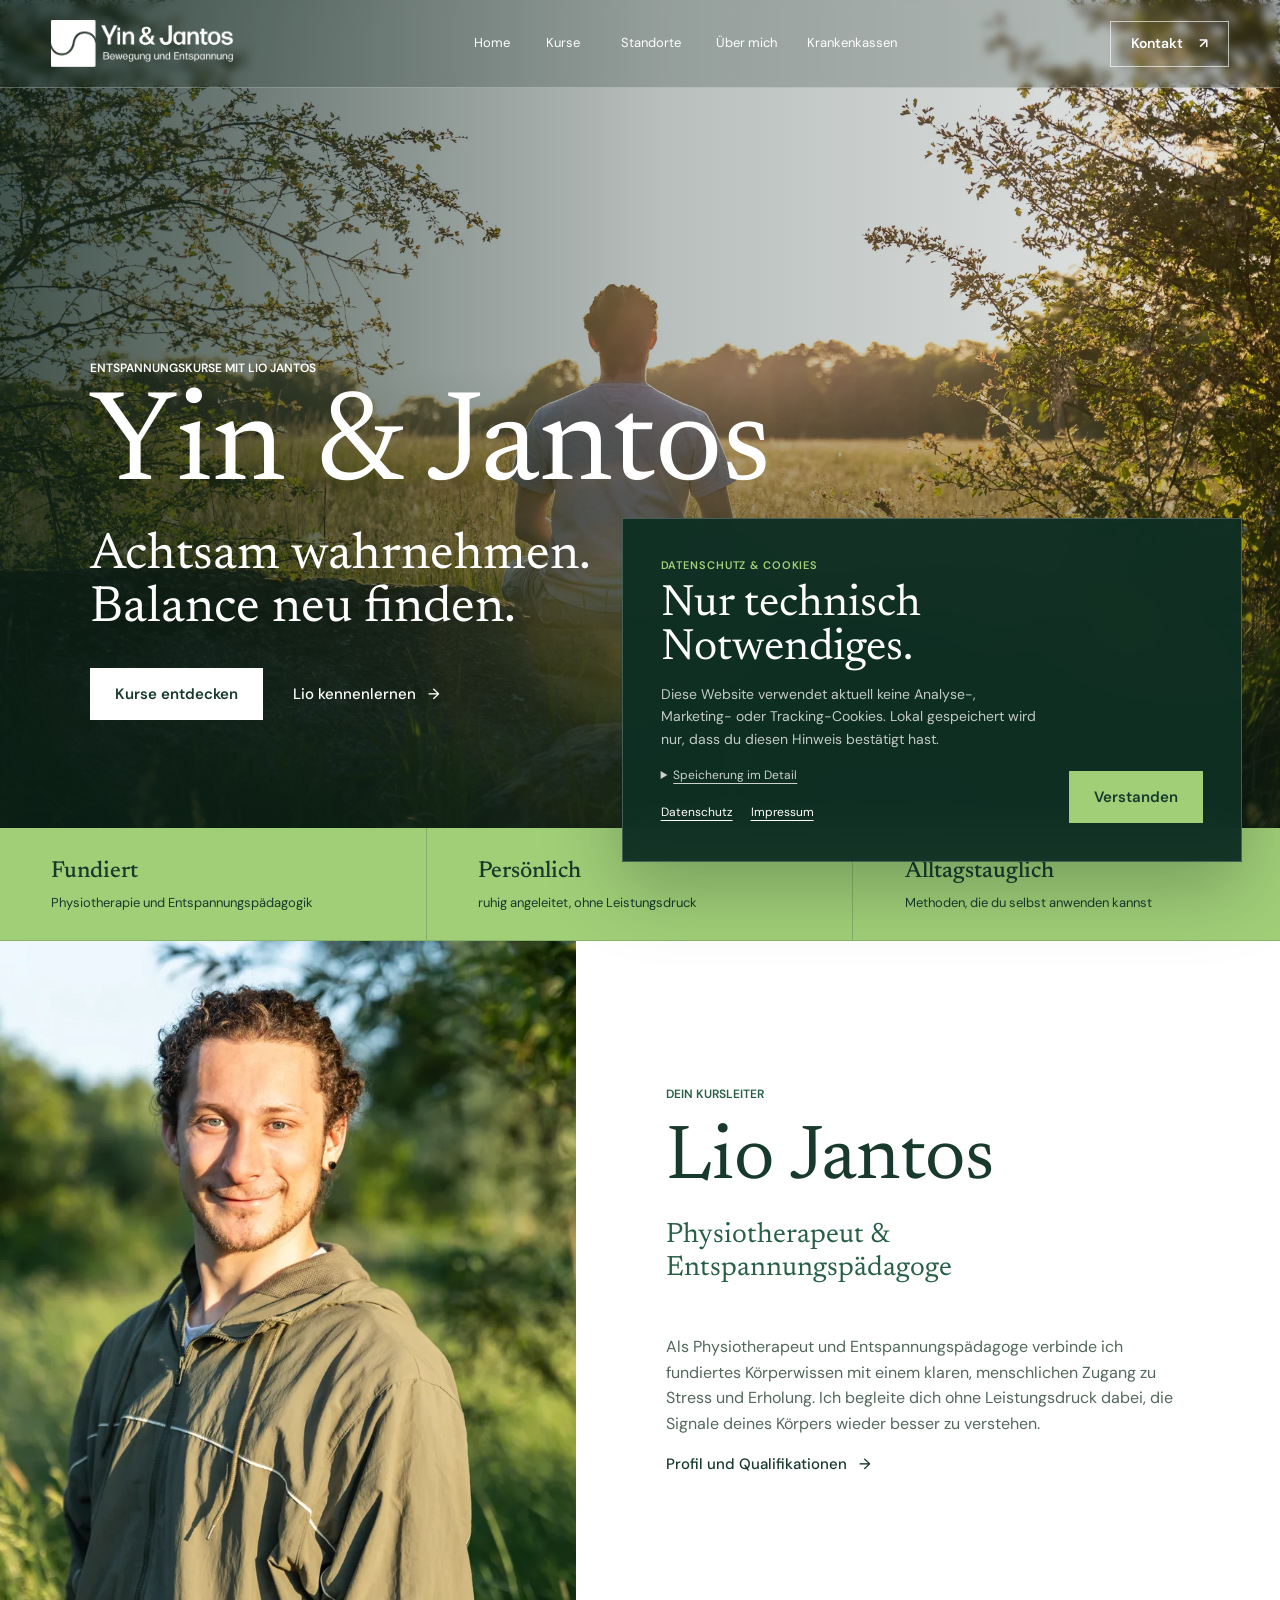
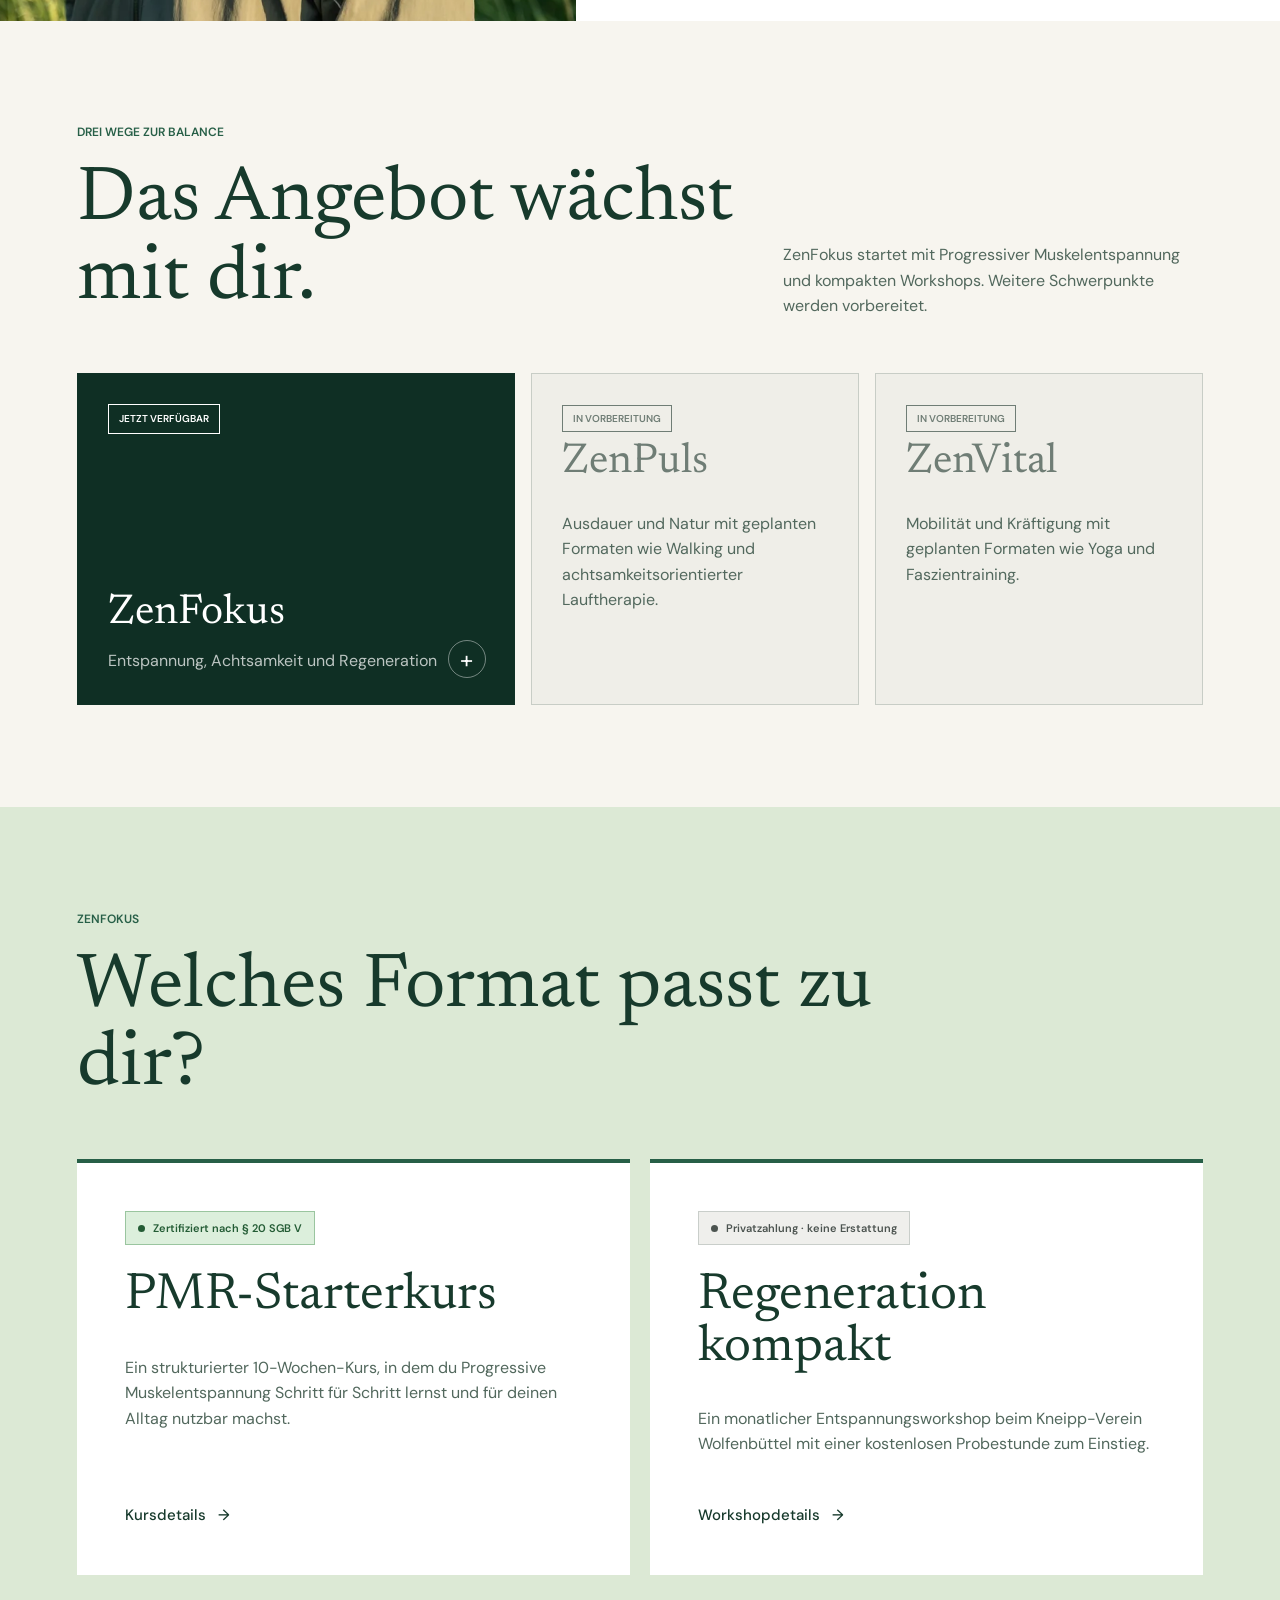
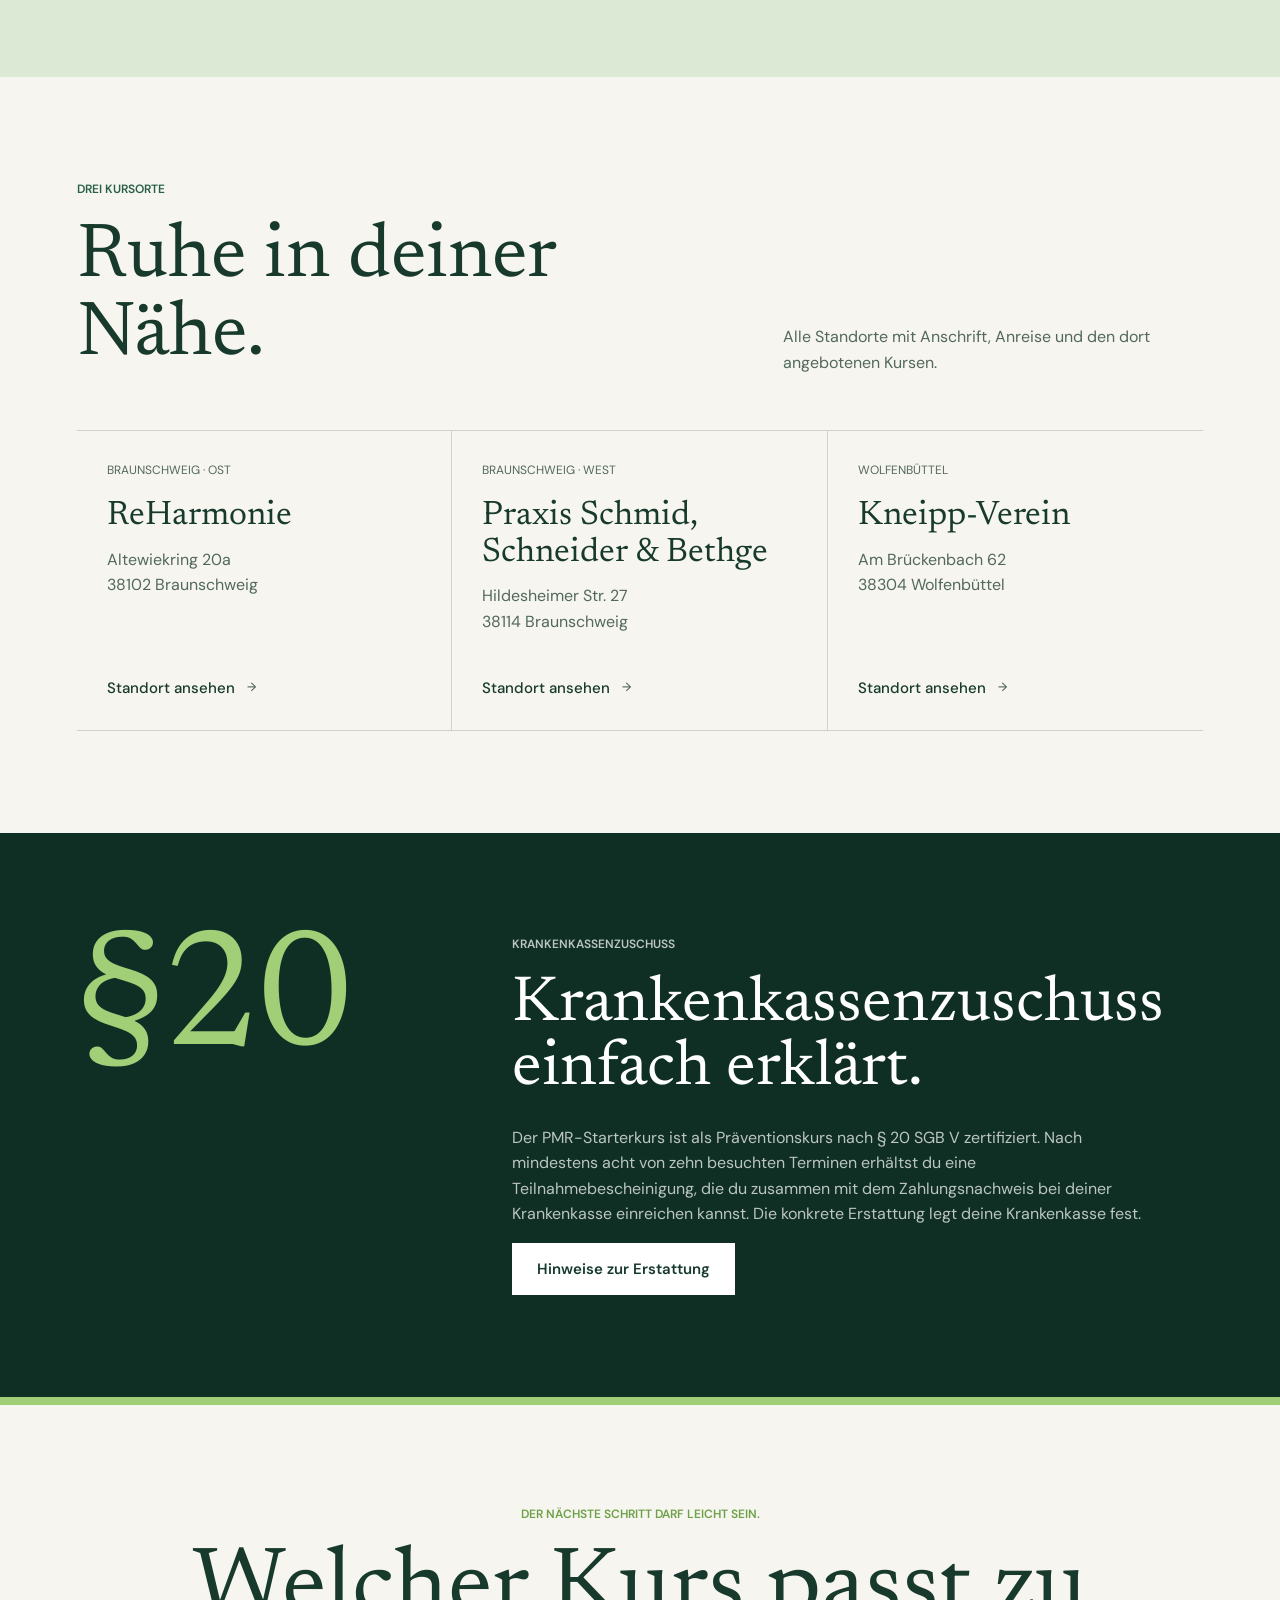
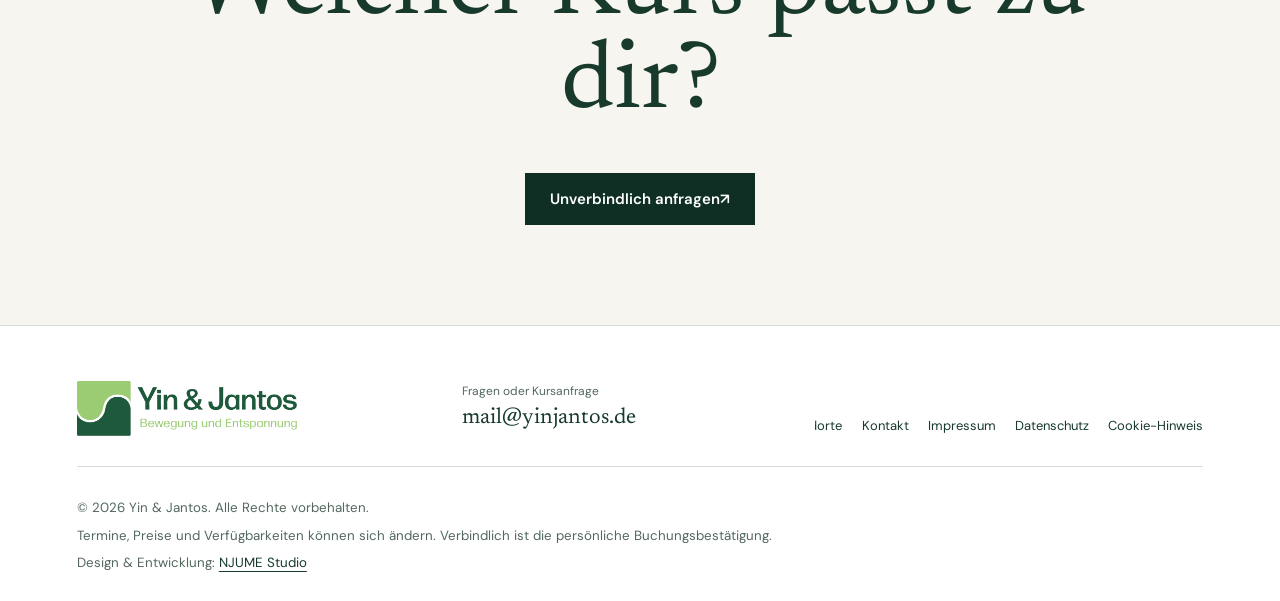
==== commit 2236af31: "Update index.html fixed 12. "Bethke" to "Bethge"" ====
--- a/concept-ruhe/index.html
+++ b/concept-ruhe/index.html
@@ -164,7 +164,7 @@
         </article>
         <article class="location-card">
           <span>Braunschweig · West</span>
-          <h3>Praxis Schmid, Schneider &amp; Bethke</h3>
+          <h3>Praxis Schmid, Schneider &amp; Bethge</h3>
           <address>Hildesheimer Str. 27<br>38114 Braunschweig</address>
           <a class="text-link" href="/concept-ruhe/standorte/praxis-schmid/">Standort ansehen <span aria-hidden="true">→</span></a>
         </article>
